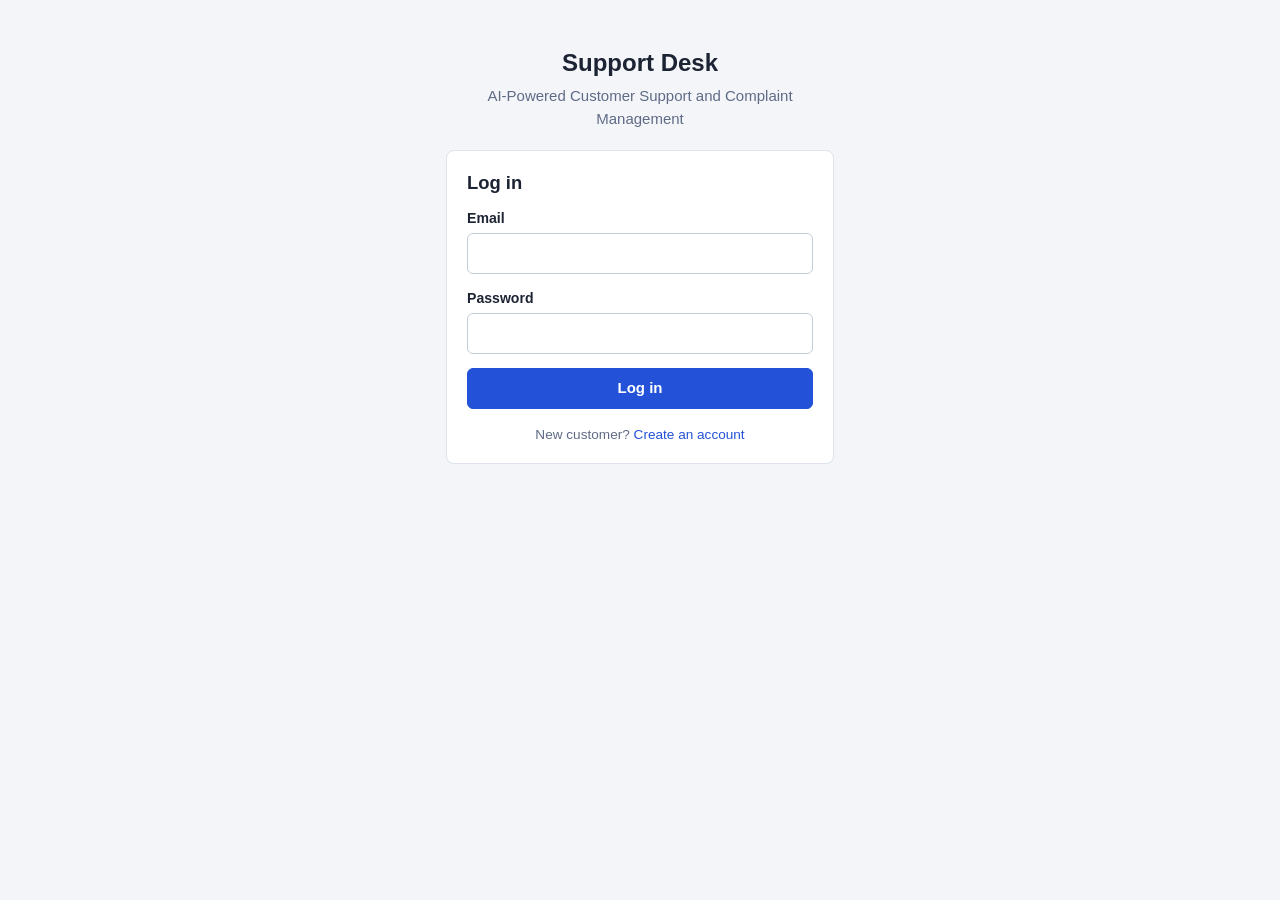
==== frontend/index.html @ 9a2535c0 "feat: add web interface for customers, agents and admins Plain HTML/CSS/JavaScript served by FastAPI" ====
<!doctype html>
<html lang="en">
<head>
  <meta charset="utf-8">
  <meta name="viewport" content="width=device-width, initial-scale=1">
  <title>Support Desk</title>
  <link rel="icon" href="favicon.svg" type="image/svg+xml">
</head>
<body>
  <p>Loading…</p>
  <script src="js/common.js"></script>
  <script>
    // Send the visitor to their dashboard if logged in, otherwise to the login page.
    const session = getSession();
    location.replace(session ? DASHBOARD[session.role] : "login.html");
  </script>
</body>
</html>
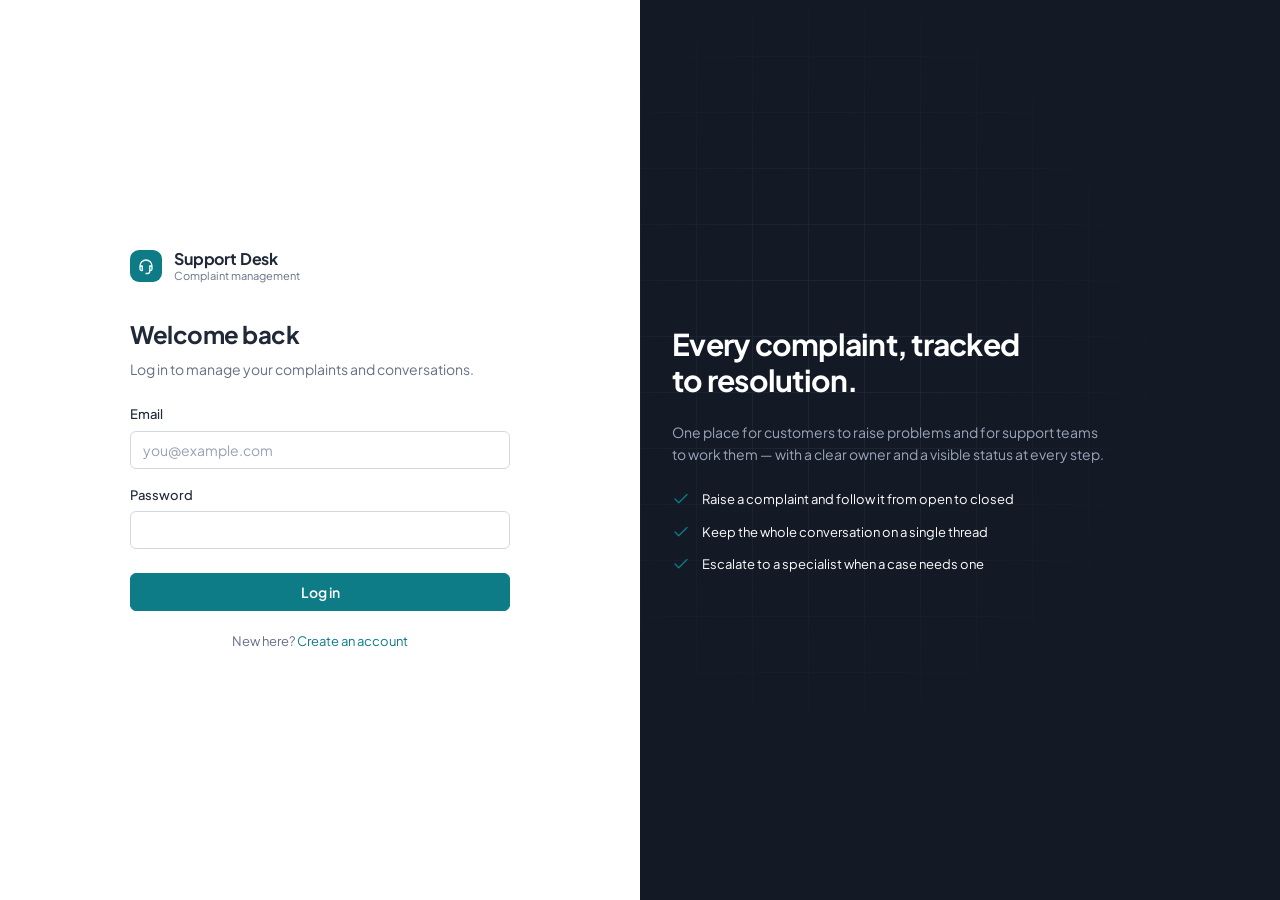
==== commit a1fe3b1b: "feat: redesign the frontend as a professional SaaS interface Replaces the top-bar layout with an app" ====
--- a/frontend/index.html
+++ b/frontend/index.html
@@ -5,9 +5,12 @@
   <meta name="viewport" content="width=device-width, initial-scale=1">
   <title>Support Desk</title>
   <link rel="icon" href="favicon.svg" type="image/svg+xml">
+  <link rel="stylesheet" href="css/tokens.css">
+  <link rel="stylesheet" href="css/app.css">
 </head>
 <body>
-  <p>Loading…</p>
+  <p class="muted" style="padding:var(--s6)">Loading…</p>
+  <script src="js/ui.js"></script>
   <script src="js/common.js"></script>
   <script>
     // Send the visitor to their dashboard if logged in, otherwise to the login page.
--- a/frontend/css/tokens.css
+++ b/frontend/css/tokens.css
@@ -0,0 +1,127 @@
+/* ============================================================
+   DESIGN TOKENS
+   The single source of truth for the visual language.
+   Nothing in app.css should use a raw hex, pixel or duration
+   value that could live here instead.
+   ============================================================ */
+
+/* ---------- typeface (self-hosted so the app works offline) ---------- */
+
+@font-face {
+  font-family: "Plus Jakarta Sans";
+  font-style: normal;
+  font-weight: 200 800;            /* one variable file covers every weight */
+  font-display: swap;
+  src: url("../fonts/plus-jakarta-sans-latin.woff2") format("woff2");
+  unicode-range: U+0000-00FF, U+0131, U+0152-0153, U+02BB-02BC, U+02C6, U+02DA,
+    U+02DC, U+0304, U+0308, U+0329, U+2000-206F, U+20AC, U+2122, U+2191, U+2193,
+    U+2212, U+2215, U+FEFF, U+FFFD;
+}
+
+@font-face {
+  font-family: "Plus Jakarta Sans";
+  font-style: normal;
+  font-weight: 200 800;
+  font-display: swap;
+  src: url("../fonts/plus-jakarta-sans-latin-ext.woff2") format("woff2");
+  unicode-range: U+0100-02BA, U+02BD-02C5, U+02C7-02CC, U+02CE-02D7, U+02DD-02FF,
+    U+0304, U+0308, U+0329, U+1D00-1DBF, U+1E00-1E9F, U+1EF2-1EFF, U+2020,
+    U+20A0-20AB, U+20AD-20C0, U+2113, U+2C60-2C7F, U+A720-A7FF;
+}
+
+:root {
+  /* ---------- colour: chrome ----------
+     The brand is a deep ink, not a hue. That leaves the whole colour
+     range free to carry meaning (status and priority) instead of identity. */
+  --ink: #131a26;
+  --ink-soft: #1e2938;
+  --ink-line: #2b3646;
+  --canvas: #f5f6f8;
+  --surface: #ffffff;
+  --surface-sunken: #fafbfc;
+  --line: #e4e7ec;
+  --line-strong: #d3d8e0;
+  --text: #1f2937;
+  --text-muted: #667085;
+  --text-inverse: #ffffff;
+  --text-inverse-muted: #9aa6b8;
+
+  /* ---------- colour: action ----------
+     Used only for primary actions, active navigation and focus rings.
+     No status uses teal, so an action can never be mistaken for a state. */
+  --accent: #0e7c86;
+  --accent-hover: #0a616a;
+  --accent-soft: #e6f4f5;
+  --accent-ring: rgba(14, 124, 134, 0.28);
+
+  /* ---------- colour: semantic ----------
+     Badges are pale tints; buttons are solid fills. That difference,
+     not hue, is what keeps ten meanings legible side by side. */
+  --blue-bg: #e7efff;      --blue-fg: #1a45b8;    --blue-solid: #2f5fd0;
+  --amber-bg: #fdf0d5;     --amber-fg: #8a5a00;   --amber-solid: #c98a15;
+  --violet-bg: #f0e9fc;    --violet-fg: #6b2fa3;  --violet-solid: #8a52c4;
+  --red-bg: #fde5e2;       --red-fg: #a5261a;     --red-solid: #cf3a2a;
+  --green-bg: #e0f3e8;     --green-fg: #17663f;   --green-solid: #23875a;
+  --slate-bg: #eceef2;     --slate-fg: #4b5468;   --slate-solid: #6b7488;
+
+  /* ---------- typography ---------- */
+  --font: "Plus Jakarta Sans", ui-sans-serif, system-ui, -apple-system,
+    "Segoe UI", Roboto, Helvetica, Arial, sans-serif;
+
+  --fs-stat: 30px;     --lh-stat: 1.1;
+  --fs-title: 24px;    --lh-title: 1.25;
+  --fs-section: 16px;  --lh-section: 1.35;
+  --fs-body: 14px;     --lh-body: 1.55;
+  --fs-label: 13px;    --lh-label: 1.4;
+  --fs-meta: 12px;     --lh-meta: 1.4;
+
+  --fw-regular: 400;
+  --fw-medium: 500;
+  --fw-semibold: 600;
+  --fw-bold: 700;
+
+  /* ---------- spacing (4px base) ---------- */
+  --s1: 4px;
+  --s2: 8px;
+  --s3: 12px;
+  --s4: 16px;
+  --s5: 20px;
+  --s6: 24px;
+  --s8: 32px;
+  --s12: 48px;
+
+  /* ---------- radius ---------- */
+  --r-sm: 6px;      /* inputs, small buttons */
+  --r-md: 10px;     /* cards, panels */
+  --r-lg: 14px;     /* drawers, dialogs */
+  --r-full: 999px;  /* badges, avatars */
+
+  /* ---------- elevation ----------
+     Three levels, each with a meaning. Flat content gets a border only. */
+  --shadow-raised: 0 1px 3px rgba(16, 24, 40, 0.08);
+  --shadow-floating: 0 8px 24px rgba(16, 24, 40, 0.12);
+  --shadow-dialog: 0 16px 48px rgba(16, 24, 40, 0.18);
+
+  /* ---------- motion ---------- */
+  --t-fast: 120ms;
+  --t-base: 160ms;
+  --t-slow: 200ms;
+  --ease: cubic-bezier(0.4, 0, 0.2, 1);
+
+  /* ---------- layout ---------- */
+  --sidebar-w: 240px;
+  --header-h: 68px;
+  --content-max: 1280px;
+  --z-drawer: 60;
+  --z-dialog: 70;
+  --z-toast: 80;
+}
+
+/* Honour the operating-system setting: no movement for people who ask for none. */
+@media (prefers-reduced-motion: reduce) {
+  :root {
+    --t-fast: 0ms;
+    --t-base: 0ms;
+    --t-slow: 0ms;
+  }
+}
--- a/frontend/css/app.css
+++ b/frontend/css/app.css
@@ -0,0 +1,1018 @@
+/* ============================================================
+   Support Desk — application styles
+   Every value here comes from tokens.css.
+   Order: base -> shell -> components -> views -> responsive
+   ============================================================ */
+
+/* ---------------------------------------------------------- base */
+
+*,
+*::before,
+*::after { box-sizing: border-box; }
+
+html { -webkit-text-size-adjust: 100%; }
+
+body {
+  margin: 0;
+  background: var(--canvas);
+  color: var(--text);
+  font-family: var(--font);
+  font-size: var(--fs-body);
+  line-height: var(--lh-body);
+  font-weight: var(--fw-regular);
+  -webkit-font-smoothing: antialiased;
+  text-rendering: optimizeLegibility;
+}
+
+h1, h2, h3, p, dl, dd, figure { margin: 0; }
+ul, ol { margin: 0; padding: 0; list-style: none; }
+
+a {
+  color: var(--accent);
+  text-decoration: none;
+  transition: color var(--t-fast) var(--ease);
+}
+a:hover { color: var(--accent-hover); }
+
+/* One focus treatment for the whole product. */
+:focus-visible {
+  outline: 2px solid var(--accent);
+  outline-offset: 2px;
+  border-radius: var(--r-sm);
+}
+.on-ink :focus-visible { outline-color: #7fd4dc; }
+
+/* Numbers that sit in columns line up. */
+.tnum { font-variant-numeric: tabular-nums; }
+
+/* ---------------------------------------------------------- typography */
+
+.page-title {
+  font-size: var(--fs-title);
+  line-height: var(--lh-title);
+  font-weight: var(--fw-bold);
+  letter-spacing: -0.02em;
+}
+.section-title {
+  font-size: var(--fs-section);
+  line-height: var(--lh-section);
+  font-weight: var(--fw-semibold);
+  letter-spacing: -0.01em;
+}
+.label { font-size: var(--fs-label); font-weight: var(--fw-medium); }
+.meta { font-size: var(--fs-meta); line-height: var(--lh-meta); color: var(--text-muted); }
+.muted { color: var(--text-muted); }
+.strong { font-weight: var(--fw-semibold); }
+.truncate { overflow: hidden; text-overflow: ellipsis; white-space: nowrap; }
+
+/* ---------------------------------------------------------- app shell */
+
+.app {
+  display: grid;
+  grid-template-columns: var(--sidebar-w) minmax(0, 1fr);
+  min-height: 100vh;
+}
+
+/* --- sidebar --- */
+
+.sidebar {
+  position: sticky;
+  top: 0;
+  height: 100vh;
+  display: flex;
+  flex-direction: column;
+  background: var(--ink);
+  color: var(--text-inverse);
+  border-right: 1px solid var(--ink-line);
+}
+
+.sidebar-brand {
+  display: flex;
+  align-items: center;
+  gap: var(--s3);
+  padding: var(--s5) var(--s5) var(--s4);
+  color: var(--text-inverse);
+}
+.sidebar-brand:hover { color: var(--text-inverse); }
+.brand-mark {
+  width: 32px;
+  height: 32px;
+  flex: none;
+  border-radius: 9px;
+  background: var(--accent);
+  display: grid;
+  place-items: center;
+  color: #fff;
+}
+.brand-mark svg { width: 18px; height: 18px; }
+/* These pairs are always a name above a subtitle, so they must be block-level. */
+.brand-name {
+  display: block;
+  font-size: 15px;
+  font-weight: var(--fw-bold);
+  letter-spacing: -0.01em;
+  line-height: 1.25;
+}
+.brand-sub { display: block; font-size: 11px; color: var(--text-inverse-muted); line-height: 1.3; }
+
+.sidebar-nav {
+  flex: 1;
+  overflow-y: auto;
+  padding: var(--s2) var(--s3);
+  display: flex;
+  flex-direction: column;
+  gap: 2px;
+}
+
+.nav-item {
+  display: flex;
+  align-items: center;
+  gap: var(--s3);
+  padding: 9px var(--s3);
+  border-radius: var(--r-sm);
+  color: var(--text-inverse-muted);
+  font-size: var(--fs-body);
+  font-weight: var(--fw-medium);
+  transition: background var(--t-fast) var(--ease), color var(--t-fast) var(--ease);
+}
+.nav-item:hover { background: var(--ink-soft); color: var(--text-inverse); }
+.nav-item svg { width: 18px; height: 18px; flex: none; opacity: 0.85; }
+.nav-item[aria-current="page"] {
+  background: var(--ink-soft);
+  color: var(--text-inverse);
+  box-shadow: inset 2px 0 0 var(--accent);
+}
+.nav-item[aria-current="page"] svg { opacity: 1; color: #5fc4ce; }
+.nav-count {
+  margin-left: auto;
+  font-size: var(--fs-meta);
+  font-variant-numeric: tabular-nums;
+  color: var(--text-inverse-muted);
+  background: rgba(255, 255, 255, 0.08);
+  border-radius: var(--r-full);
+  padding: 1px 7px;
+}
+
+.sidebar-user {
+  display: flex;
+  align-items: center;
+  gap: var(--s3);
+  padding: var(--s4);
+  border-top: 1px solid var(--ink-line);
+}
+.sidebar-user .avatar { background: var(--ink-soft); color: var(--text-inverse); }
+.sidebar-user-text { min-width: 0; flex: 1; }
+.sidebar-user-name {
+  display: block;
+  font-size: var(--fs-label);
+  font-weight: var(--fw-semibold);
+  color: var(--text-inverse);
+  line-height: 1.3;
+}
+.sidebar-user-role { display: block; font-size: 11px; color: var(--text-inverse-muted); line-height: 1.3; }
+
+.icon-btn {
+  flex: none;
+  width: 32px;
+  height: 32px;
+  display: grid;
+  place-items: center;
+  background: transparent;
+  border: 0;
+  border-radius: var(--r-sm);
+  color: var(--text-inverse-muted);
+  cursor: pointer;
+  transition: background var(--t-fast) var(--ease), color var(--t-fast) var(--ease);
+}
+.icon-btn:hover { background: var(--ink-soft); color: var(--text-inverse); }
+.icon-btn svg { width: 18px; height: 18px; }
+
+/* --- workspace --- */
+
+.workspace { display: flex; flex-direction: column; min-width: 0; }
+
+.page-header {
+  position: sticky;
+  top: 0;
+  z-index: 20;
+  min-height: var(--header-h);
+  display: flex;
+  align-items: center;
+  gap: var(--s4);
+  padding: var(--s4) var(--s8);
+  background: rgba(245, 246, 248, 0.88);
+  backdrop-filter: blur(8px);
+  border-bottom: 1px solid var(--line);
+}
+.page-header-text { min-width: 0; flex: 1; }
+.page-header-actions { display: flex; align-items: center; gap: var(--s2); flex: none; }
+
+.page-body {
+  flex: 1;
+  width: 100%;
+  max-width: var(--content-max);
+  padding: var(--s6) var(--s8) var(--s12);
+}
+
+.menu-toggle { display: none; }
+
+/* --- mobile drawer --- */
+
+.scrim {
+  position: fixed;
+  inset: 0;
+  z-index: var(--z-drawer);
+  background: rgba(19, 26, 38, 0.5);
+  opacity: 0;
+  pointer-events: none;
+  transition: opacity var(--t-base) var(--ease);
+}
+body.drawer-open .scrim { opacity: 1; pointer-events: auto; }
+
+/* ---------------------------------------------------------- buttons */
+
+.btn {
+  --btn-bg: var(--accent);
+  --btn-fg: #fff;
+  --btn-border: var(--accent);
+  position: relative;
+  display: inline-flex;
+  align-items: center;
+  justify-content: center;
+  gap: var(--s2);
+  height: 38px;
+  padding: 0 var(--s4);
+  border: 1px solid var(--btn-border);
+  border-radius: var(--r-sm);
+  background: var(--btn-bg);
+  color: var(--btn-fg);
+  font-family: inherit;
+  font-size: var(--fs-body);
+  font-weight: var(--fw-semibold);
+  line-height: 1;
+  cursor: pointer;
+  white-space: nowrap;
+  transition: background var(--t-fast) var(--ease), border-color var(--t-fast) var(--ease),
+    color var(--t-fast) var(--ease), transform var(--t-fast) var(--ease);
+}
+.btn:hover:not(:disabled) { --btn-bg: var(--accent-hover); --btn-border: var(--accent-hover); color: #fff; }
+.btn:active:not(:disabled) { transform: translateY(1px); }
+.btn:disabled { opacity: 0.55; cursor: not-allowed; }
+.btn svg { width: 16px; height: 16px; flex: none; }
+
+.btn-secondary {
+  --btn-bg: var(--surface);
+  --btn-fg: var(--text);
+  --btn-border: var(--line-strong);
+}
+.btn-secondary:hover:not(:disabled) {
+  --btn-bg: var(--surface-sunken);
+  --btn-border: var(--text-muted);
+  color: var(--text);
+}
+
+.btn-ghost { --btn-bg: transparent; --btn-fg: var(--text-muted); --btn-border: transparent; }
+.btn-ghost:hover:not(:disabled) { --btn-bg: var(--canvas); --btn-fg: var(--text); color: var(--text); }
+
+.btn-danger { --btn-bg: var(--surface); --btn-fg: var(--red-fg); --btn-border: #f0c0b9; }
+.btn-danger:hover:not(:disabled) { --btn-bg: var(--red-bg); --btn-border: var(--red-fg); color: var(--red-fg); }
+
+.btn-sm { height: 30px; padding: 0 var(--s3); font-size: var(--fs-label); }
+.btn-block { width: 100%; }
+
+/* Button loading: the label stays for width, a spinner replaces it visually. */
+.btn.is-loading { color: transparent !important; pointer-events: none; }
+.btn.is-loading::after {
+  content: "";
+  position: absolute;
+  width: 15px;
+  height: 15px;
+  border: 2px solid currentColor;
+  border-radius: 50%;
+  border-top-color: transparent;
+  color: #fff;
+  animation: spin 600ms linear infinite;
+}
+.btn-secondary.is-loading::after,
+.btn-danger.is-loading::after,
+.btn-ghost.is-loading::after { color: var(--text-muted); }
+
+@keyframes spin { to { transform: rotate(360deg); } }
+@media (prefers-reduced-motion: reduce) {
+  .btn.is-loading::after { animation-duration: 1800ms; }
+}
+
+/* ---------------------------------------------------------- surfaces */
+
+.card {
+  background: var(--surface);
+  border: 1px solid var(--line);
+  border-radius: var(--r-md);
+}
+.card-pad { padding: var(--s5) var(--s6); }
+.card-raised { box-shadow: var(--shadow-raised); }
+
+.card-head {
+  display: flex;
+  align-items: center;
+  gap: var(--s3);
+  padding: var(--s4) var(--s6);
+  border-bottom: 1px solid var(--line);
+}
+.card-head .section-title { flex: 1; min-width: 0; }
+
+.stack { display: flex; flex-direction: column; gap: var(--s5); }
+.row { display: flex; align-items: center; gap: var(--s3); flex-wrap: wrap; }
+.row-end { margin-left: auto; }
+
+/* ---------------------------------------------------------- forms */
+
+.field { display: flex; flex-direction: column; gap: 6px; }
+.field + .field { margin-top: var(--s4); }
+.field > label { font-size: var(--fs-label); font-weight: var(--fw-medium); color: var(--text); }
+.field-hint { font-size: var(--fs-meta); color: var(--text-muted); }
+.field-error { font-size: var(--fs-meta); color: var(--red-fg); font-weight: var(--fw-medium); }
+
+.input, input[type="text"], input[type="email"], input[type="password"], select, textarea {
+  width: 100%;
+  min-height: 38px;
+  padding: 8px var(--s3);
+  font-family: inherit;
+  font-size: var(--fs-body);
+  color: var(--text);
+  background: var(--surface);
+  border: 1px solid var(--line-strong);
+  border-radius: var(--r-sm);
+  transition: border-color var(--t-fast) var(--ease), box-shadow var(--t-fast) var(--ease);
+}
+input:hover:not(:disabled), select:hover:not(:disabled), textarea:hover:not(:disabled) {
+  border-color: var(--text-muted);
+}
+input:focus, select:focus, textarea:focus {
+  outline: none;
+  border-color: var(--accent);
+  box-shadow: 0 0 0 3px var(--accent-ring);
+}
+input:disabled, select:disabled, textarea:disabled {
+  background: var(--surface-sunken);
+  color: var(--text-muted);
+  cursor: not-allowed;
+}
+input::placeholder, textarea::placeholder { color: #98a2b3; }
+textarea { min-height: 104px; resize: vertical; line-height: var(--lh-body); }
+
+.field.has-error input, .field.has-error textarea, .field.has-error select { border-color: var(--red-fg); }
+.field.has-error input:focus { box-shadow: 0 0 0 3px rgba(165, 38, 26, 0.18); }
+
+select {
+  appearance: none;
+  padding-right: var(--s8);
+  background-image: url("data:image/svg+xml;charset=utf-8,%3Csvg xmlns='http://www.w3.org/2000/svg' viewBox='0 0 16 16' fill='none' stroke='%23667085' stroke-width='1.6' stroke-linecap='round'%3E%3Cpath d='M4 6.5L8 10.5L12 6.5'/%3E%3C/svg%3E");
+  background-repeat: no-repeat;
+  background-position: right var(--s3) center;
+  background-size: 16px;
+}
+
+.checkbox { display: inline-flex; align-items: center; gap: var(--s2); font-size: var(--fs-body); cursor: pointer; }
+.checkbox input { width: 16px; height: 16px; min-height: 0; accent-color: var(--accent); cursor: pointer; }
+
+.toolbar {
+  display: flex;
+  align-items: flex-end;
+  gap: var(--s3);
+  flex-wrap: wrap;
+  padding: var(--s4) var(--s6);
+  border-bottom: 1px solid var(--line);
+}
+.toolbar .field { min-width: 160px; }
+.toolbar .field + .field { margin-top: 0; }
+
+/* ---------------------------------------------------------- badges & avatars */
+
+.badge {
+  display: inline-flex;
+  align-items: center;
+  gap: 5px;
+  padding: 3px 9px;
+  border-radius: var(--r-full);
+  font-size: var(--fs-meta);
+  font-weight: var(--fw-semibold);
+  line-height: 1.35;
+  white-space: nowrap;
+}
+.badge::before {
+  content: "";
+  width: 6px;
+  height: 6px;
+  border-radius: 50%;
+  background: currentColor;
+  flex: none;
+}
+.badge-plain::before { display: none; }
+
+.status-OPEN { background: var(--blue-bg); color: var(--blue-fg); }
+.status-IN_PROGRESS { background: var(--amber-bg); color: var(--amber-fg); }
+.status-WAITING_FOR_CUSTOMER { background: var(--violet-bg); color: var(--violet-fg); }
+.status-ESCALATED { background: var(--red-bg); color: var(--red-fg); }
+.status-RESOLVED { background: var(--green-bg); color: var(--green-fg); }
+.status-CLOSED { background: var(--slate-bg); color: var(--slate-fg); }
+
+.priority-LOW { background: var(--slate-bg); color: var(--slate-fg); }
+.priority-MEDIUM { background: var(--blue-bg); color: var(--blue-fg); }
+.priority-HIGH { background: var(--amber-bg); color: var(--amber-fg); }
+.priority-URGENT { background: var(--red-bg); color: var(--red-fg); }
+
+.state-active { background: var(--green-bg); color: var(--green-fg); }
+.state-disabled { background: var(--slate-bg); color: var(--slate-fg); }
+
+.role-CUSTOMER { background: var(--slate-bg); color: var(--slate-fg); }
+.role-AGENT { background: var(--blue-bg); color: var(--blue-fg); }
+.role-ADMIN { background: var(--violet-bg); color: var(--violet-fg); }
+
+.avatar {
+  width: 32px;
+  height: 32px;
+  flex: none;
+  border-radius: var(--r-full);
+  display: grid;
+  place-items: center;
+  background: var(--accent-soft);
+  color: var(--accent-hover);
+  font-size: var(--fs-meta);
+  font-weight: var(--fw-bold);
+  letter-spacing: 0.01em;
+}
+.avatar-sm { width: 26px; height: 26px; font-size: 11px; }
+.avatar-lg { width: 40px; height: 40px; font-size: var(--fs-label); }
+.identity { display: flex; align-items: center; gap: var(--s3); min-width: 0; }
+.identity-text { min-width: 0; }
+.identity-text > span { display: block; line-height: 1.35; }
+
+/* ---------------------------------------------------------- tables */
+
+.table-wrap { overflow-x: auto; }
+
+table { width: 100%; border-collapse: collapse; }
+
+thead th {
+  padding: var(--s3) var(--s4);
+  text-align: left;
+  font-size: var(--fs-label);
+  font-weight: var(--fw-medium);
+  color: var(--text-muted);
+  white-space: nowrap;
+  background: var(--surface-sunken);
+  border-bottom: 1px solid var(--line);
+}
+tbody td {
+  padding: var(--s3) var(--s4);
+  border-bottom: 1px solid var(--line);
+  vertical-align: middle;
+}
+tbody tr:last-child td { border-bottom: 0; }
+tbody tr { transition: background var(--t-fast) var(--ease); }
+tbody tr:hover { background: var(--surface-sunken); }
+
+.col-num { font-variant-numeric: tabular-nums; color: var(--text-muted); white-space: nowrap; }
+.col-actions { text-align: right; white-space: nowrap; }
+.cell-subject { min-width: 220px; }
+.cell-subject > a { display: block; color: var(--text); font-weight: var(--fw-semibold); line-height: 1.4; }
+.cell-subject > a:hover { color: var(--accent); }
+.cell-subject > .meta { display: block; margin-top: 2px; }
+
+/* The status rail: read the queue's health before reading a word. */
+.ticket-row td:first-child {
+  border-left: 3px solid var(--slate-solid);
+  padding-left: calc(var(--s4) - 3px);
+}
+.ticket-row.rail-OPEN td:first-child { border-left-color: var(--blue-solid); }
+.ticket-row.rail-IN_PROGRESS td:first-child { border-left-color: var(--amber-solid); }
+.ticket-row.rail-WAITING_FOR_CUSTOMER td:first-child { border-left-color: var(--violet-solid); }
+.ticket-row.rail-ESCALATED td:first-child { border-left-color: var(--red-solid); }
+.ticket-row.rail-RESOLVED td:first-child { border-left-color: var(--green-solid); }
+.ticket-row.rail-CLOSED td:first-child { border-left-color: var(--slate-solid); }
+
+/* Row actions stay quiet until the row is touched. */
+.row-action { opacity: 0; transition: opacity var(--t-fast) var(--ease); }
+tbody tr:hover .row-action,
+.row-action:focus-within { opacity: 1; }
+@media (hover: none) { .row-action { opacity: 1; } }
+
+/* ---------------------------------------------------------- segmented control */
+
+.segmented {
+  display: inline-flex;
+  padding: 3px;
+  gap: 2px;
+  background: var(--canvas);
+  border: 1px solid var(--line);
+  border-radius: var(--r-sm);
+}
+.segmented button {
+  display: inline-flex;
+  align-items: center;
+  gap: var(--s2);
+  height: 30px;
+  padding: 0 var(--s3);
+  border: 0;
+  border-radius: 4px;
+  background: transparent;
+  font-family: inherit;
+  font-size: var(--fs-label);
+  font-weight: var(--fw-medium);
+  color: var(--text-muted);
+  cursor: pointer;
+  transition: background var(--t-fast) var(--ease), color var(--t-fast) var(--ease);
+}
+.segmented button:hover { color: var(--text); }
+.segmented button[aria-selected="true"] {
+  background: var(--surface);
+  color: var(--text);
+  font-weight: var(--fw-semibold);
+  box-shadow: var(--shadow-raised);
+}
+.segmented .count {
+  font-variant-numeric: tabular-nums;
+  font-size: 11px;
+  padding: 1px 6px;
+  border-radius: var(--r-full);
+  background: var(--line);
+  color: var(--text-muted);
+}
+.segmented button[aria-selected="true"] .count { background: var(--accent-soft); color: var(--accent-hover); }
+
+/* ---------------------------------------------------------- statistics */
+
+.stat-grid {
+  display: grid;
+  grid-template-columns: repeat(auto-fit, minmax(190px, 1fr));
+  gap: var(--s4);
+}
+.stat {
+  background: var(--surface);
+  border: 1px solid var(--line);
+  border-radius: var(--r-md);
+  padding: var(--s4) var(--s5);
+}
+.stat-label { font-size: var(--fs-label); color: var(--text-muted); font-weight: var(--fw-medium); }
+.stat-value {
+  font-size: var(--fs-stat);
+  line-height: var(--lh-stat);
+  font-weight: var(--fw-bold);
+  letter-spacing: -0.02em;
+  font-variant-numeric: tabular-nums;
+  margin-top: 6px;
+}
+.stat-accent { color: var(--accent); }
+
+/* Distribution bars share the status palette, so chart and badge speak one language. */
+.dist { display: flex; flex-direction: column; gap: var(--s3); }
+.dist-row { display: grid; grid-template-columns: minmax(0, 140px) 1fr 40px; gap: var(--s3); align-items: center; }
+.dist-label { font-size: var(--fs-label); color: var(--text); }
+.dist-track { height: 8px; background: var(--canvas); border-radius: var(--r-full); overflow: hidden; }
+.dist-fill {
+  display: block;
+  height: 100%;
+  border-radius: var(--r-full);
+  background: var(--slate-solid);
+  transition: width var(--t-slow) var(--ease);
+}
+.dist-count {
+  text-align: right;
+  font-size: var(--fs-label);
+  font-weight: var(--fw-semibold);
+  font-variant-numeric: tabular-nums;
+}
+.fill-OPEN { background: var(--blue-solid); }
+.fill-IN_PROGRESS { background: var(--amber-solid); }
+.fill-WAITING_FOR_CUSTOMER { background: var(--violet-solid); }
+.fill-ESCALATED { background: var(--red-solid); }
+.fill-RESOLVED { background: var(--green-solid); }
+.fill-CLOSED { background: var(--slate-solid); }
+.fill-LOW { background: var(--slate-solid); }
+.fill-MEDIUM { background: var(--blue-solid); }
+.fill-HIGH { background: var(--amber-solid); }
+.fill-URGENT { background: var(--red-solid); }
+
+/* ---------------------------------------------------------- ticket detail */
+
+.ticket-grid {
+  display: grid;
+  grid-template-columns: minmax(0, 1fr) 320px;
+  gap: var(--s5);
+  align-items: start;
+}
+
+.ticket-head { padding: var(--s6); }
+.ticket-head-top { display: flex; align-items: flex-start; gap: var(--s3); flex-wrap: wrap; }
+.ticket-id {
+  font-size: var(--fs-label);
+  font-weight: var(--fw-semibold);
+  color: var(--text-muted);
+  font-variant-numeric: tabular-nums;
+}
+.ticket-subject {
+  font-size: 20px;
+  line-height: 1.3;
+  font-weight: var(--fw-bold);
+  letter-spacing: -0.01em;
+  margin-top: 2px;
+  overflow-wrap: anywhere;
+}
+
+/* --- lifecycle pipeline --- */
+
+.pipeline { display: flex; align-items: flex-start; margin: var(--s5) 0 0; }
+.pipe-step { display: flex; align-items: flex-start; flex: 1; min-width: 0; }
+.pipe-step:last-child { flex: none; }
+.pipe-node { display: flex; flex-direction: column; align-items: center; gap: 6px; width: 76px; flex: none; }
+.pipe-dot {
+  width: 22px;
+  height: 22px;
+  border-radius: 50%;
+  border: 2px solid var(--line-strong);
+  background: var(--surface);
+  display: grid;
+  place-items: center;
+  color: transparent;
+  transition: all var(--t-base) var(--ease);
+}
+.pipe-dot svg { width: 12px; height: 12px; }
+.pipe-label {
+  font-size: 11px;
+  font-weight: var(--fw-medium);
+  color: var(--text-muted);
+  text-align: center;
+  line-height: 1.25;
+}
+.pipe-line {
+  flex: 1;
+  height: 2px;
+  margin-top: 10px;
+  background: var(--line-strong);
+  border-radius: var(--r-full);
+  min-width: 12px;
+}
+
+.pipe-step.is-done .pipe-dot { background: var(--green-solid); border-color: var(--green-solid); color: #fff; }
+.pipe-step.is-done .pipe-line { background: var(--green-solid); }
+.pipe-step.is-done .pipe-label { color: var(--text); }
+
+.pipe-step.is-current .pipe-dot {
+  border-color: var(--accent);
+  background: var(--surface);
+  box-shadow: 0 0 0 4px var(--accent-ring);
+}
+.pipe-step.is-current .pipe-dot::after {
+  content: "";
+  width: 8px;
+  height: 8px;
+  border-radius: 50%;
+  background: var(--accent);
+}
+.pipe-step.is-current .pipe-label { color: var(--text); font-weight: var(--fw-bold); }
+
+/* A ticket that is waiting or escalated sits at stage 2 but is flagged. */
+.pipe-note {
+  display: inline-flex;
+  align-items: center;
+  gap: 6px;
+  margin-top: var(--s4);
+  padding: 6px var(--s3);
+  border-radius: var(--r-sm);
+  font-size: var(--fs-label);
+  font-weight: var(--fw-medium);
+}
+.pipe-note svg { width: 14px; height: 14px; flex: none; }
+.pipe-note-WAITING_FOR_CUSTOMER { background: var(--violet-bg); color: var(--violet-fg); }
+.pipe-note-ESCALATED { background: var(--red-bg); color: var(--red-fg); }
+
+/* --- metadata --- */
+
+.facts {
+  display: grid;
+  grid-template-columns: repeat(auto-fit, minmax(150px, 1fr));
+  gap: var(--s4);
+  padding: var(--s5) var(--s6);
+  border-top: 1px solid var(--line);
+  background: var(--surface-sunken);
+  border-radius: 0 0 var(--r-md) var(--r-md);
+}
+.fact dt { font-size: var(--fs-meta); color: var(--text-muted); margin-bottom: 3px; }
+.fact dd { font-size: var(--fs-label); font-weight: var(--fw-medium); overflow-wrap: anywhere; }
+
+.description { padding: var(--s5) var(--s6); border-top: 1px solid var(--line); }
+.description p { white-space: pre-wrap; overflow-wrap: anywhere; margin-top: var(--s2); }
+
+/* --- conversation --- */
+
+.thread {
+  display: flex;
+  flex-direction: column;
+  gap: var(--s5);
+  padding: var(--s6);
+  max-height: 520px;
+  overflow-y: auto;
+}
+.msg { display: flex; gap: var(--s3); max-width: 88%; }
+.msg-body { min-width: 0; }
+.msg-head { display: flex; align-items: baseline; gap: var(--s2); margin-bottom: 5px; flex-wrap: wrap; }
+.msg-author { font-size: var(--fs-label); font-weight: var(--fw-semibold); }
+.msg-bubble {
+  padding: var(--s3) var(--s4);
+  border-radius: var(--r-md);
+  background: var(--canvas);
+  border: 1px solid var(--line);
+  white-space: pre-wrap;
+  overflow-wrap: anywhere;
+}
+.msg-staff { flex-direction: row-reverse; margin-left: auto; }
+.msg-staff .msg-head { flex-direction: row-reverse; }
+.msg-staff .msg-bubble { background: var(--accent-soft); border-color: #c5e3e6; }
+.msg-staff .avatar { background: var(--accent); color: #fff; }
+.msg-system .msg-bubble { background: var(--red-bg); border-color: #f0c0b9; color: var(--red-fg); font-weight: var(--fw-medium); }
+
+.composer { padding: var(--s4) var(--s6) var(--s6); border-top: 1px solid var(--line); }
+.composer-actions { display: flex; justify-content: flex-end; gap: var(--s2); margin-top: var(--s3); }
+.composer-locked {
+  display: flex;
+  align-items: center;
+  gap: var(--s2);
+  padding: var(--s4) var(--s6);
+  border-top: 1px solid var(--line);
+  color: var(--text-muted);
+  font-size: var(--fs-label);
+}
+.composer-locked svg { width: 16px; height: 16px; flex: none; }
+
+/* --- manage panel --- */
+
+.panel-section { padding: var(--s4) var(--s5); border-bottom: 1px solid var(--line); }
+.panel-section:last-child { border-bottom: 0; }
+.panel-section > .label { display: block; color: var(--text-muted); margin-bottom: var(--s2); }
+.panel-control { display: flex; flex-direction: column; gap: var(--s2); }
+
+/* ---------------------------------------------------------- empty & loading */
+
+.empty {
+  display: flex;
+  flex-direction: column;
+  align-items: center;
+  text-align: center;
+  gap: var(--s3);
+  padding: var(--s12) var(--s6);
+}
+.empty-icon {
+  width: 44px;
+  height: 44px;
+  display: grid;
+  place-items: center;
+  border-radius: var(--r-full);
+  background: var(--canvas);
+  color: var(--text-muted);
+}
+.empty-icon svg { width: 22px; height: 22px; }
+.empty-title { font-size: var(--fs-section); font-weight: var(--fw-semibold); }
+.empty-text { color: var(--text-muted); max-width: 42ch; }
+
+.skeleton {
+  background: linear-gradient(90deg, var(--line) 25%, #eef0f4 37%, var(--line) 63%);
+  background-size: 400% 100%;
+  border-radius: var(--r-sm);
+  animation: shimmer 1.4s ease infinite;
+}
+@keyframes shimmer { 0% { background-position: 100% 50%; } 100% { background-position: 0 50%; } }
+@media (prefers-reduced-motion: reduce) {
+  .skeleton { animation: none; background: var(--line); }
+}
+.sk-line { height: 12px; }
+.sk-row { display: flex; align-items: center; gap: var(--s4); padding: var(--s4); border-bottom: 1px solid var(--line); }
+.sk-row:last-child { border-bottom: 0; }
+
+/* ---------------------------------------------------------- toasts */
+
+.toasts {
+  position: fixed;
+  right: var(--s5);
+  bottom: var(--s5);
+  z-index: var(--z-toast);
+  display: flex;
+  flex-direction: column;
+  gap: var(--s2);
+  max-width: min(380px, calc(100vw - var(--s8)));
+  pointer-events: none;
+}
+.toast {
+  display: flex;
+  align-items: flex-start;
+  gap: var(--s3);
+  padding: var(--s3) var(--s4);
+  border-radius: var(--r-md);
+  background: var(--surface);
+  border: 1px solid var(--line);
+  border-left: 3px solid var(--slate-solid);
+  box-shadow: var(--shadow-floating);
+  pointer-events: auto;
+  animation: toast-in var(--t-slow) var(--ease);
+}
+.toast.is-leaving { animation: toast-out var(--t-base) var(--ease) forwards; }
+.toast svg { width: 18px; height: 18px; flex: none; margin-top: 1px; }
+.toast-text { flex: 1; min-width: 0; font-size: var(--fs-label); overflow-wrap: anywhere; }
+.toast-close {
+  flex: none;
+  border: 0;
+  background: transparent;
+  color: var(--text-muted);
+  cursor: pointer;
+  padding: 2px;
+  border-radius: 4px;
+  line-height: 0;
+}
+.toast-close:hover { background: var(--canvas); color: var(--text); }
+.toast-success { border-left-color: var(--green-solid); }
+.toast-success svg { color: var(--green-solid); }
+.toast-error { border-left-color: var(--red-solid); }
+.toast-error svg { color: var(--red-solid); }
+.toast-info { border-left-color: var(--blue-solid); }
+.toast-info svg { color: var(--blue-solid); }
+
+@keyframes toast-in { from { opacity: 0; transform: translateY(8px); } to { opacity: 1; transform: none; } }
+@keyframes toast-out { to { opacity: 0; transform: translateY(4px); } }
+@media (prefers-reduced-motion: reduce) {
+  .toast, .toast.is-leaving { animation: none; }
+  .toast.is-leaving { opacity: 0; }
+}
+
+/* ---------------------------------------------------------- slide-over */
+
+.sheet {
+  position: fixed;
+  top: 0;
+  right: 0;
+  bottom: 0;
+  z-index: var(--z-dialog);
+  width: min(460px, 100vw);
+  display: flex;
+  flex-direction: column;
+  background: var(--surface);
+  border-left: 1px solid var(--line);
+  box-shadow: var(--shadow-dialog);
+  animation: sheet-in var(--t-slow) var(--ease);
+}
+@keyframes sheet-in { from { transform: translateX(16px); opacity: 0; } to { transform: none; opacity: 1; } }
+@media (prefers-reduced-motion: reduce) { .sheet { animation: none; } }
+
+.sheet-head {
+  display: flex;
+  align-items: center;
+  gap: var(--s3);
+  padding: var(--s5) var(--s6);
+  border-bottom: 1px solid var(--line);
+}
+.sheet-head .section-title { flex: 1; }
+.sheet-head .icon-btn { color: var(--text-muted); }
+.sheet-head .icon-btn:hover { background: var(--canvas); color: var(--text); }
+.sheet-body { flex: 1; overflow-y: auto; padding: var(--s6); }
+.sheet-foot {
+  display: flex;
+  justify-content: flex-end;
+  gap: var(--s2);
+  padding: var(--s4) var(--s6);
+  border-top: 1px solid var(--line);
+  background: var(--surface-sunken);
+}
+
+/* ---------------------------------------------------------- auth pages */
+
+.auth {
+  display: grid;
+  grid-template-columns: 1fr 1fr;
+  min-height: 100vh;
+}
+.auth-form-side {
+  display: flex;
+  align-items: center;
+  justify-content: center;
+  padding: var(--s8) var(--s6);
+  background: var(--surface);
+}
+.auth-form { width: 100%; max-width: 380px; }
+.auth-brand { display: flex; align-items: center; gap: var(--s3); margin-bottom: var(--s8); }
+.auth-brand .brand-name { color: var(--text); font-size: 16px; }
+.auth-brand .brand-sub { color: var(--text-muted); }
+.auth-title { font-size: var(--fs-title); font-weight: var(--fw-bold); letter-spacing: -0.02em; }
+.auth-sub { color: var(--text-muted); margin-top: 6px; }
+.auth-fields { margin-top: var(--s6); }
+.auth-submit { margin-top: var(--s6); }
+.auth-alt { margin-top: var(--s5); font-size: var(--fs-label); color: var(--text-muted); text-align: center; }
+
+.auth-panel {
+  position: relative;
+  display: flex;
+  flex-direction: column;
+  justify-content: center;
+  gap: var(--s6);
+  padding: var(--s12) var(--s8);
+  background: var(--ink);
+  color: var(--text-inverse);
+  overflow: hidden;
+}
+/* A single quiet geometric wash — no gradient mesh, no stock art. */
+.auth-panel::before {
+  content: "";
+  position: absolute;
+  inset: 0;
+  background-image: linear-gradient(var(--ink-line) 1px, transparent 1px),
+    linear-gradient(90deg, var(--ink-line) 1px, transparent 1px);
+  background-size: 56px 56px;
+  opacity: 0.4;
+  mask-image: radial-gradient(ellipse 70% 60% at 30% 40%, #000 20%, transparent 75%);
+  -webkit-mask-image: radial-gradient(ellipse 70% 60% at 30% 40%, #000 20%, transparent 75%);
+}
+.auth-panel > * { position: relative; }
+.auth-panel-title {
+  font-size: 30px;
+  line-height: 1.2;
+  font-weight: var(--fw-bold);
+  letter-spacing: -0.025em;
+  max-width: 18ch;
+}
+.auth-panel-text { color: var(--text-inverse-muted); max-width: 44ch; }
+.auth-points { display: flex; flex-direction: column; gap: var(--s3); }
+.auth-point { display: flex; align-items: flex-start; gap: var(--s3); font-size: var(--fs-label); }
+.auth-point svg { width: 18px; height: 18px; flex: none; color: var(--accent); margin-top: 1px; }
+
+/* ---------------------------------------------------------- responsive */
+
+@media (max-width: 1100px) {
+  .ticket-grid { grid-template-columns: minmax(0, 1fr); }
+}
+
+@media (max-width: 1024px) {
+  .auth { grid-template-columns: 1fr; }
+  .auth-panel { display: none; }
+}
+
+@media (max-width: 900px) {
+  .app { grid-template-columns: minmax(0, 1fr); }
+  .menu-toggle { display: grid; }
+
+  .sidebar {
+    position: fixed;
+    top: 0;
+    left: 0;
+    bottom: 0;
+    width: min(280px, 84vw);
+    height: 100%;
+    z-index: calc(var(--z-drawer) + 1);
+    transform: translateX(-102%);
+    transition: transform var(--t-slow) var(--ease);
+    box-shadow: var(--shadow-dialog);
+  }
+  body.drawer-open .sidebar { transform: none; }
+
+  .page-header { padding: var(--s3) var(--s4); }
+  .page-body { padding: var(--s4) var(--s4) var(--s12); }
+}
+
+@media (max-width: 640px) {
+  :root { --fs-title: 20px; --fs-stat: 26px; }
+  .page-header { flex-wrap: wrap; }
+  .page-header-actions { width: 100%; }
+  .page-header-actions .btn { flex: 1; }
+  .card-pad, .ticket-head, .thread, .description { padding: var(--s4); }
+  .facts { padding: var(--s4); }
+  .composer { padding: var(--s4); }
+  .toolbar { padding: var(--s4); }
+  .msg { max-width: 100%; }
+  .pipe-node { width: 60px; }
+  .toasts { right: var(--s3); left: var(--s3); bottom: var(--s3); max-width: none; }
+  .sheet { width: 100vw; }
+}
+
+/* ---------------------------------------------------------- utilities */
+
+.hidden { display: none !important; }
+.sr-only {
+  position: absolute;
+  width: 1px;
+  height: 1px;
+  padding: 0;
+  margin: -1px;
+  overflow: hidden;
+  clip: rect(0, 0, 0, 0);
+  white-space: nowrap;
+  border: 0;
+}
+.skip-link {
+  position: absolute;
+  left: var(--s4);
+  top: -100px;
+  z-index: 200;
+  padding: var(--s2) var(--s4);
+  background: var(--surface);
+  border: 1px solid var(--accent);
+  border-radius: var(--r-sm);
+  transition: top var(--t-base) var(--ease);
+}
+.skip-link:focus { top: var(--s4); }
